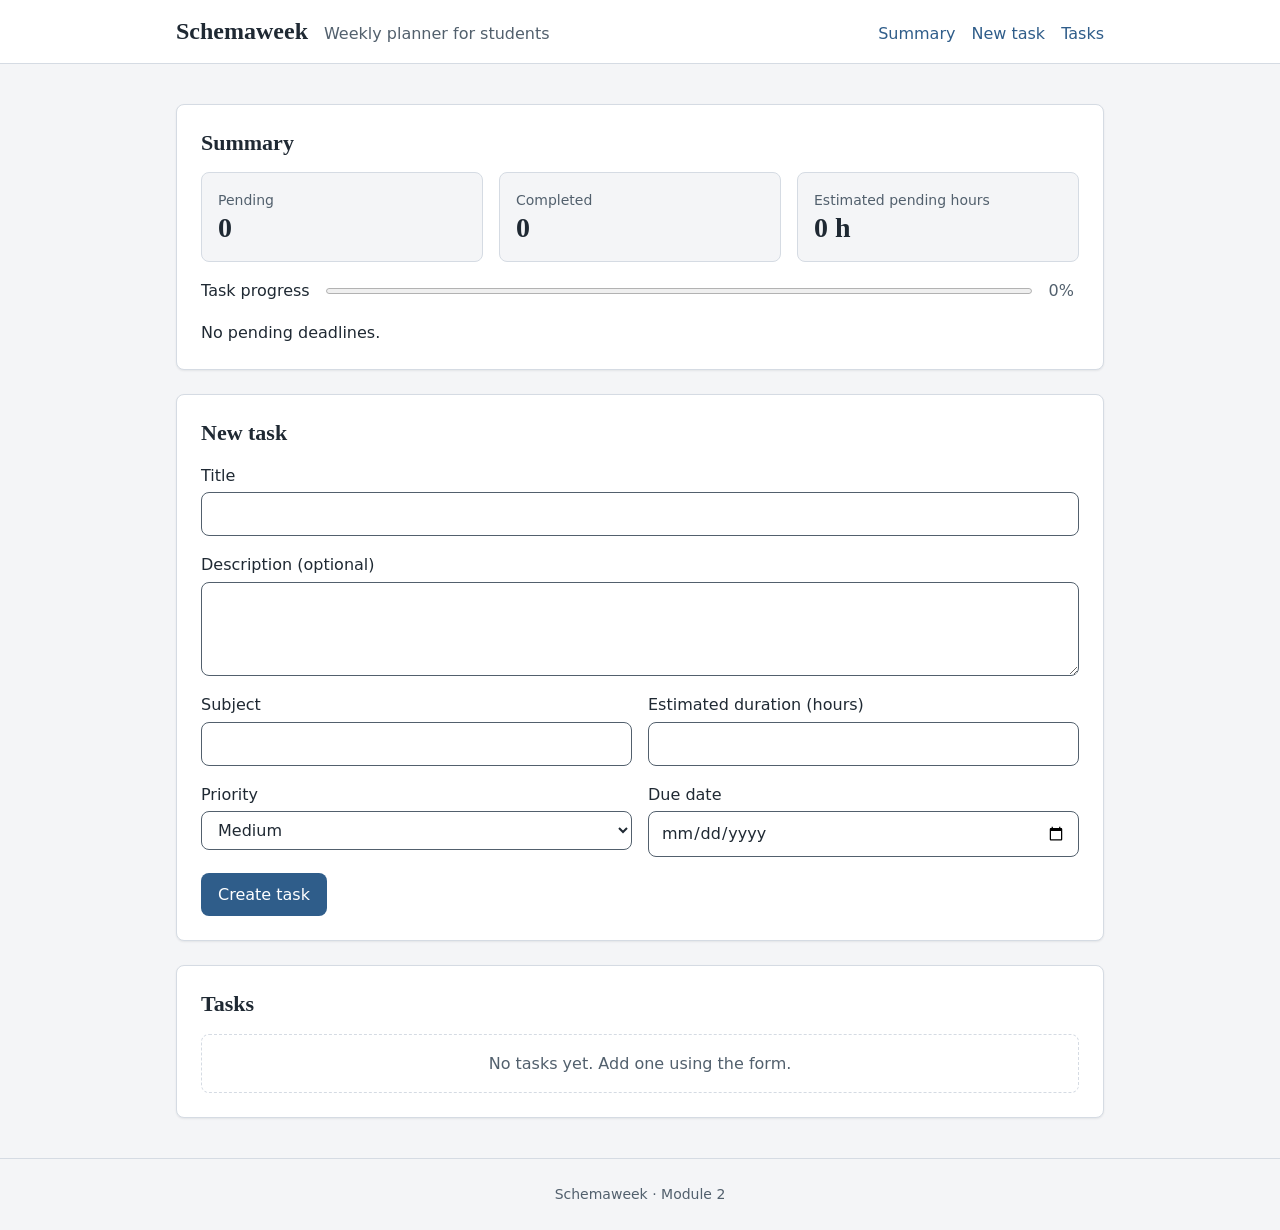
==== docs/index.html @ 13e51c09 "feat: implementación de interfaz modular HTML/CSS" ====
<!DOCTYPE html>
<html lang="en">
<head>
    <meta charset="UTF-8">
    <meta name="viewport" content="width=device-width, initial-scale=1.0">
    <title>Schemaweek · Weekly planner for students</title>
    <meta name="description" content="Weekly planner for students: organize subjects, tasks and deadlines in one place.">
    <link rel="stylesheet" href="css/style.css">
</head>
<body>
    <a class="skip-link" href="#content">Skip to content</a>

    <header class="site-header">
        <div class="container site-header__inner">
            <h1 class="brand">Schemaweek</h1>
            <p class="brand__tagline">Weekly planner for students</p>
            <nav class="site-nav" aria-label="Page sections">
                <ul class="site-nav__list">
                    <li><a href="#summary">Summary</a></li>
                    <li><a href="#new-task">New task</a></li>
                    <li><a href="#tasks">Tasks</a></li>
                </ul>
            </nav>
        </div>
    </header>

    <main id="content" class="container">
        <section id="summary" class="panel" aria-labelledby="summary-title">
            <h2 id="summary-title">Summary</h2>
            <dl class="stats" aria-live="polite">
                <div class="stat">
                    <dt class="stat__label">Pending</dt>
                    <dd class="stat__value" id="stat-pending">0</dd>
                </div>
                <div class="stat">
                    <dt class="stat__label">Completed</dt>
                    <dd class="stat__value" id="stat-completed">0</dd>
                </div>
                <div class="stat">
                    <dt class="stat__label">Estimated pending hours</dt>
                    <dd class="stat__value" id="stat-hours">0 h</dd>
                </div>
            </dl>
            <div class="progress">
                <label class="progress__label" for="progress">Task progress</label>
                <progress id="progress" max="100" value="0"></progress>
                <span class="progress__text" id="progress-text">0%</span>
            </div>
            <p class="next-due" id="next-due" aria-live="polite">No pending deadlines.</p>
        </section>

        <section id="new-task" class="panel" aria-labelledby="new-task-title">
            <h2 id="new-task-title">New task</h2>
            <form class="form" id="task-form">
                <div class="form__field form__field--full">
                    <label for="title">Title</label>
                    <input type="text" id="title" name="title" maxlength="100" required>
                </div>
                <div class="form__field form__field--full">
                    <label for="description">Description (optional)</label>
                    <textarea id="description" name="description" rows="3" maxlength="300"></textarea>
                </div>
                <div class="form__field">
                    <label for="subject">Subject</label>
                    <input type="text" id="subject" name="subject" maxlength="60" required>
                </div>
                <div class="form__field">
                    <label for="duration">Estimated duration (hours)</label>
                    <input type="number" id="duration" name="duration" min="0.5" max="40" step="0.5" required>
                </div>
                <div class="form__field">
                    <label for="priority">Priority</label>
                    <select id="priority" name="priority" required>
                        <option value="high">High</option>
                        <option value="medium" selected>Medium</option>
                        <option value="low">Low</option>
                    </select>
                </div>
                <div class="form__field">
                    <label for="due-date">Due date</label>
                    <input type="date" id="due-date" name="dueDate" required>
                </div>
                <div class="form__actions">
                    <button class="btn btn--primary" type="submit">Create task</button>
                </div>
            </form>
        </section>

        <section id="tasks" class="panel" aria-labelledby="tasks-title">
            <h2 id="tasks-title">Tasks</h2>
            <p class="empty-state" id="empty-state">No tasks yet. Add one using the form.</p>
            <ul class="task-list" id="task-list"></ul>
        </section>
    </main>

    <footer class="site-footer">
        <p>Schemaweek · Module 2</p>
    </footer>

    <template id="task-template">
        <li class="task">
            <input class="task__check" type="checkbox">
            <div class="task__body">
                <h3 class="task__title"></h3>
                <p class="task__meta">
                    <span class="task__subject"></span>
                    <span class="task__duration"></span>
                    <span class="badge"></span>
                    <span class="badge badge--overdue" hidden>Overdue</span>
                    <time class="task__due"></time>
                </p>
                <p class="task__description"></p>
            </div>
            <button class="btn btn--danger task__delete" type="button">Delete</button>
        </li>
    </template>
</body>
</html>
---- docs/css/style.css ----
@import url('base.css');
@import url('layout.css');
@import url('components.css');
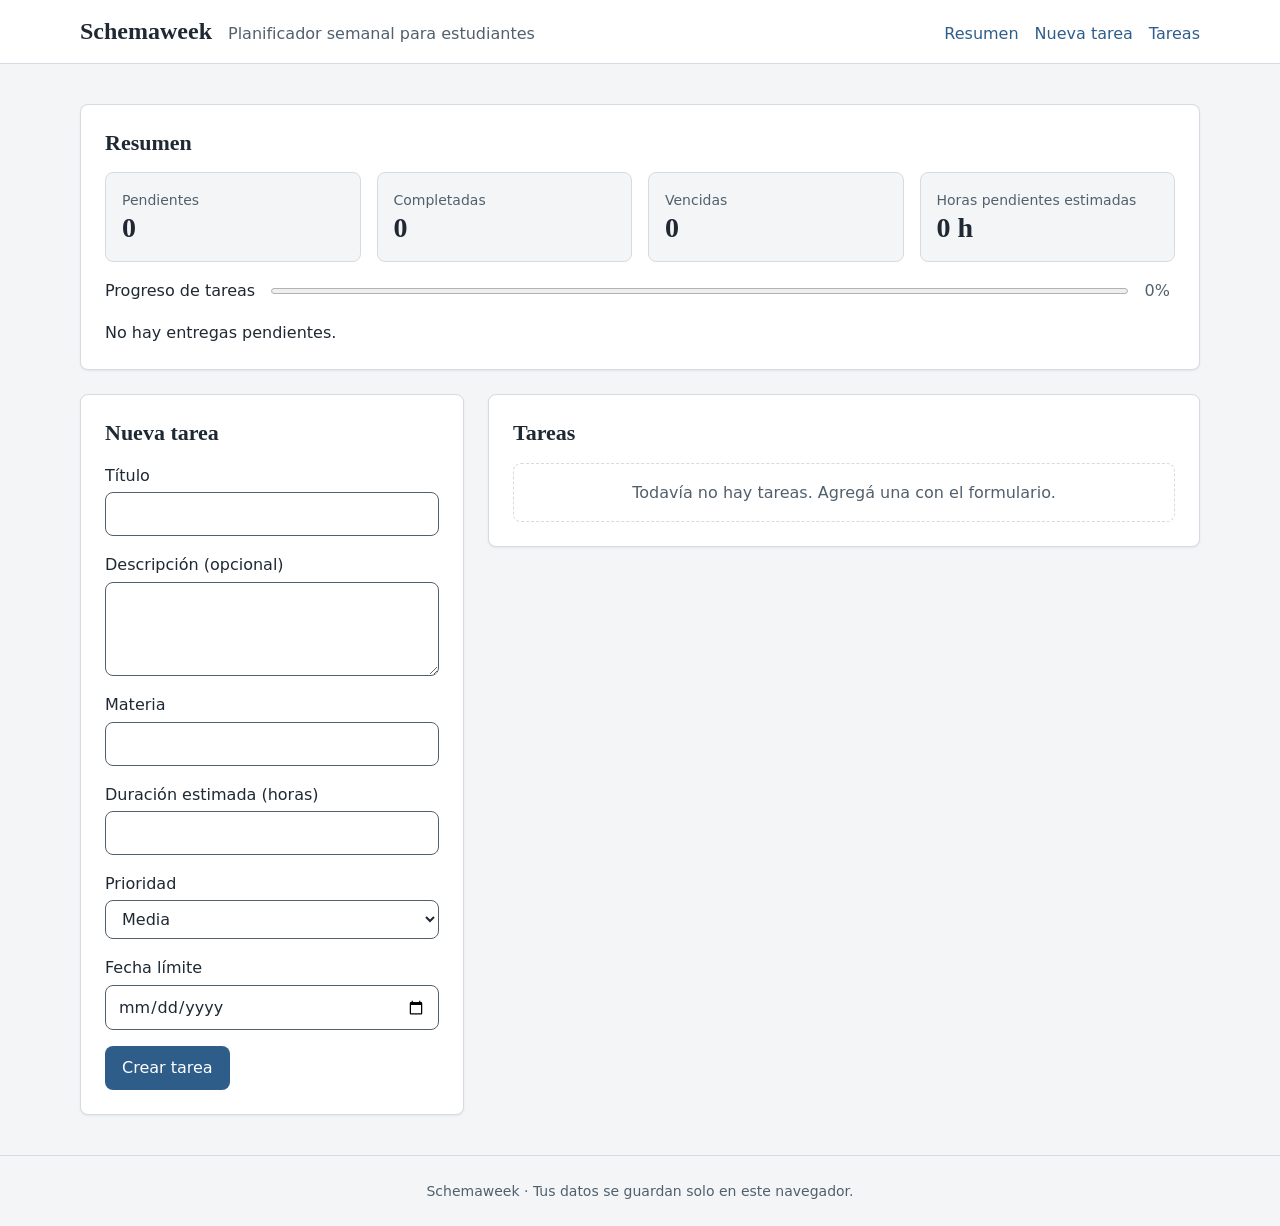
==== commit 814f1b30: "Revisión de errores, tercera pre-entrega" ====
--- a/docs/index.html
+++ b/docs/index.html
@@ -1,118 +1,140 @@
 <!DOCTYPE html>
-<html lang="en">
+<html lang="es">
 <head>
-    <meta charset="UTF-8">
-    <meta name="viewport" content="width=device-width, initial-scale=1.0">
-    <title>Schemaweek · Weekly planner for students</title>
-    <meta name="description" content="Weekly planner for students: organize subjects, tasks and deadlines in one place.">
-    <link rel="stylesheet" href="css/style.css">
+  <meta charset="UTF-8">
+  <meta name="viewport" content="width=device-width, initial-scale=1.0">
+  <title>Schemaweek · Planificador semanal para estudiantes</title>
+  <meta name="description" content="Planificador semanal para estudiantes: organizá materias, tareas y fechas de entrega en un solo lugar.">
+  <link rel="icon" href="favicon.svg" type="image/svg+xml">
+  <link rel="stylesheet" href="css/base.css">
+  <link rel="stylesheet" href="css/layout.css">
+  <link rel="stylesheet" href="css/components.css">
+  <script src="js/script.js" defer></script>
 </head>
 <body>
-    <a class="skip-link" href="#content">Skip to content</a>
+  <a class="skip-link" href="#content">Ir al contenido</a>
 
-    <header class="site-header">
-        <div class="container site-header__inner">
-            <h1 class="brand">Schemaweek</h1>
-            <p class="brand__tagline">Weekly planner for students</p>
-            <nav class="site-nav" aria-label="Page sections">
-                <ul class="site-nav__list">
-                    <li><a href="#summary">Summary</a></li>
-                    <li><a href="#new-task">New task</a></li>
-                    <li><a href="#tasks">Tasks</a></li>
-                </ul>
-            </nav>
+  <header class="site-header">
+    <div class="container site-header__inner">
+      <h1 class="brand">Schemaweek</h1>
+      <p class="brand__tagline">Planificador semanal para estudiantes</p>
+      <nav class="site-nav" aria-label="Secciones de la página">
+        <ul class="site-nav__list">
+          <li><a class="site-nav__link" href="#summary">Resumen</a></li>
+          <li><a class="site-nav__link" href="#new-task">Nueva tarea</a></li>
+          <li><a class="site-nav__link" href="#tasks">Tareas</a></li>
+        </ul>
+      </nav>
+    </div>
+  </header>
+
+  <main id="content" class="container page">
+    <p class="notice notice--warning page__full" id="storage-warning" role="alert" hidden>No se pudo guardar en este navegador. Los cambios se perderán al cerrar o recargar la página.</p>
+
+    <section id="summary" class="panel page__full" aria-labelledby="summary-title">
+      <h2 class="panel__title" id="summary-title">Resumen</h2>
+      <dl class="stats">
+        <div class="stat">
+          <dt class="stat__label">Pendientes</dt>
+          <dd class="stat__value" id="stat-pending">0</dd>
         </div>
-    </header>
+        <div class="stat">
+          <dt class="stat__label">Completadas</dt>
+          <dd class="stat__value" id="stat-completed">0</dd>
+        </div>
+        <div class="stat">
+          <dt class="stat__label">Vencidas</dt>
+          <dd class="stat__value" id="stat-overdue">0</dd>
+        </div>
+        <div class="stat">
+          <dt class="stat__label">Horas pendientes estimadas</dt>
+          <dd class="stat__value" id="stat-hours">0 h</dd>
+        </div>
+      </dl>
+      <div class="progress">
+        <label class="progress__label" for="progress">Progreso de tareas</label>
+        <progress class="progress__bar" id="progress" max="100" value="0"></progress>
+        <span class="progress__text" id="progress-text">0%</span>
+      </div>
+      <p class="next-due" id="next-due">No hay entregas pendientes.</p>
+    </section>
 
-    <main id="content" class="container">
-        <section id="summary" class="panel" aria-labelledby="summary-title">
-            <h2 id="summary-title">Summary</h2>
-            <dl class="stats" aria-live="polite">
-                <div class="stat">
-                    <dt class="stat__label">Pending</dt>
-                    <dd class="stat__value" id="stat-pending">0</dd>
-                </div>
-                <div class="stat">
-                    <dt class="stat__label">Completed</dt>
-                    <dd class="stat__value" id="stat-completed">0</dd>
-                </div>
-                <div class="stat">
-                    <dt class="stat__label">Estimated pending hours</dt>
-                    <dd class="stat__value" id="stat-hours">0 h</dd>
-                </div>
-            </dl>
-            <div class="progress">
-                <label class="progress__label" for="progress">Task progress</label>
-                <progress id="progress" max="100" value="0"></progress>
-                <span class="progress__text" id="progress-text">0%</span>
-            </div>
-            <p class="next-due" id="next-due" aria-live="polite">No pending deadlines.</p>
-        </section>
+    <section id="new-task" class="panel" aria-labelledby="new-task-title">
+      <h2 class="panel__title" id="new-task-title">Nueva tarea</h2>
+      <form class="form" id="task-form">
+        <div class="form__field form__field--full">
+          <label class="form__label" for="title">Título</label>
+          <input class="form__control" type="text" id="title" name="title" maxlength="100" required>
+        </div>
+        <div class="form__field form__field--full">
+          <label class="form__label" for="description">Descripción (opcional)</label>
+          <textarea class="form__control" id="description" name="description" rows="3" maxlength="300"></textarea>
+        </div>
+        <div class="form__field">
+          <label class="form__label" for="subject">Materia</label>
+          <input class="form__control" type="text" id="subject" name="subject" maxlength="60" list="subject-options" autocomplete="off" required>
+          <datalist id="subject-options"></datalist>
+        </div>
+        <div class="form__field">
+          <label class="form__label" for="duration">Duración estimada (horas)</label>
+          <input class="form__control" type="number" id="duration" name="duration" min="0.5" max="40" step="0.5" required>
+        </div>
+        <div class="form__field">
+          <label class="form__label" for="priority">Prioridad</label>
+          <select class="form__control" id="priority" name="priority" required>
+            <option value="high">Alta</option>
+            <option value="medium" selected>Media</option>
+            <option value="low">Baja</option>
+          </select>
+        </div>
+        <div class="form__field">
+          <label class="form__label" for="due-date">Fecha límite</label>
+          <input class="form__control" type="date" id="due-date" name="dueDate" required>
+        </div>
+        <div class="form__actions">
+          <button class="btn btn--primary" type="submit">Crear tarea</button>
+          <p class="form__status" id="form-status" role="status"></p>
+        </div>
+      </form>
+    </section>
 
-        <section id="new-task" class="panel" aria-labelledby="new-task-title">
-            <h2 id="new-task-title">New task</h2>
-            <form class="form" id="task-form">
-                <div class="form__field form__field--full">
-                    <label for="title">Title</label>
-                    <input type="text" id="title" name="title" maxlength="100" required>
-                </div>
-                <div class="form__field form__field--full">
-                    <label for="description">Description (optional)</label>
-                    <textarea id="description" name="description" rows="3" maxlength="300"></textarea>
-                </div>
-                <div class="form__field">
-                    <label for="subject">Subject</label>
-                    <input type="text" id="subject" name="subject" maxlength="60" required>
-                </div>
-                <div class="form__field">
-                    <label for="duration">Estimated duration (hours)</label>
-                    <input type="number" id="duration" name="duration" min="0.5" max="40" step="0.5" required>
-                </div>
-                <div class="form__field">
-                    <label for="priority">Priority</label>
-                    <select id="priority" name="priority" required>
-                        <option value="high">High</option>
-                        <option value="medium" selected>Medium</option>
-                        <option value="low">Low</option>
-                    </select>
-                </div>
-                <div class="form__field">
-                    <label for="due-date">Due date</label>
-                    <input type="date" id="due-date" name="dueDate" required>
-                </div>
-                <div class="form__actions">
-                    <button class="btn btn--primary" type="submit">Create task</button>
-                </div>
-            </form>
-        </section>
+    <section id="tasks" class="panel" aria-labelledby="tasks-title">
+      <h2 class="panel__title" id="tasks-title" tabindex="-1">Tareas</h2>
+      <div class="notice notice--spaced" id="undo-notice" role="status" hidden>
+        <p id="undo-message"></p>
+        <button class="btn btn--secondary" id="undo-button" type="button">Deshacer</button>
+      </div>
+      <p class="empty-state" id="empty-state">Todavía no hay tareas. Agregá una con el formulario.</p>
+      <ul class="task-list" id="task-list"></ul>
+    </section>
+  </main>
 
-        <section id="tasks" class="panel" aria-labelledby="tasks-title">
-            <h2 id="tasks-title">Tasks</h2>
-            <p class="empty-state" id="empty-state">No tasks yet. Add one using the form.</p>
-            <ul class="task-list" id="task-list"></ul>
-        </section>
-    </main>
+  <footer class="site-footer">
+    <p>Schemaweek · Tus datos se guardan solo en este navegador.</p>
+  </footer>
 
-    <footer class="site-footer">
-        <p>Schemaweek · Module 2</p>
-    </footer>
+  <p class="visually-hidden" id="announcer" role="status"></p>
 
-    <template id="task-template">
-        <li class="task">
-            <input class="task__check" type="checkbox">
-            <div class="task__body">
-                <h3 class="task__title"></h3>
-                <p class="task__meta">
-                    <span class="task__subject"></span>
-                    <span class="task__duration"></span>
-                    <span class="badge"></span>
-                    <span class="badge badge--overdue" hidden>Overdue</span>
-                    <time class="task__due"></time>
-                </p>
-                <p class="task__description"></p>
-            </div>
-            <button class="btn btn--danger task__delete" type="button">Delete</button>
-        </li>
-    </template>
+  <template id="task-template">
+    <li class="task">
+      <label class="task__toggle">
+        <input class="task__check" type="checkbox">
+        <span class="visually-hidden task__toggle-text"></span>
+      </label>
+      <div class="task__body">
+        <h3 class="task__title"></h3>
+        <ul class="task__meta">
+          <li class="task__subject"></li>
+          <li class="task__duration"></li>
+          <li class="badge task__priority"></li>
+          <li class="badge badge--overdue task__overdue" hidden>Vencida</li>
+          <li class="badge badge--today task__today" hidden>Vence hoy</li>
+          <li><time class="task__due"></time></li>
+        </ul>
+        <p class="task__description"></p>
+      </div>
+      <button class="btn btn--danger task__delete" type="button">Eliminar</button>
+    </li>
+  </template>
 </body>
 </html>
--- a/docs/css/base.css
+++ b/docs/css/base.css
@@ -0,0 +1,140 @@
+:root {
+  --color-bg: #f4f5f7;
+  --color-surface: #ffffff;
+  --color-text: #1f2933;
+  --color-text-muted: #52606d;
+  --color-border: #d5dbe3;
+  --color-accent: #2f5d8a;
+  --color-accent-hover: #254b70;
+  --color-accent-soft: #e3ebf4;
+  --color-danger: #8a2f2f;
+  --color-priority-high-bg: #f7e6e6;
+  --color-priority-high-text: #7a2626;
+  --color-priority-medium-bg: #f6efd9;
+  --color-priority-medium-text: #6b4f0f;
+  --color-priority-low-bg: #e4f1e8;
+  --color-priority-low-text: #25613f;
+  --font-body: system-ui, -apple-system, 'Segoe UI', Roboto, sans-serif;
+  --font-heading: Georgia, 'Times New Roman', serif;
+  --font-size-xs: 0.8125rem;
+  --font-size-sm: 0.875rem;
+  --font-size-base: 1rem;
+  --font-size-md: 1.0625rem;
+  --font-size-lg: 1.125rem;
+  --font-size-xl: 1.375rem;
+  --font-size-2xl: 1.5rem;
+  --font-size-3xl: 1.75rem;
+  --space-1: 0.25rem;
+  --space-2: 0.5rem;
+  --space-3: 1rem;
+  --space-4: 1.5rem;
+  --space-5: 2.5rem;
+  --radius: 0.5rem;
+  --shadow: 0 1px 2px rgba(31, 41, 51, 0.08);
+  --container-width: 72rem;
+  --aside-width: 24rem;
+  --size-control: 1.5rem;
+  --control-padding-inline: 0.75rem;
+  --progress-height: 0.75rem;
+  --progress-min-width: 10rem;
+  --skip-link-offset: -4rem;
+  --transition: 0.15s ease;
+}
+
+*,
+*::before,
+*::after {
+  box-sizing: border-box;
+}
+
+/* Mayor especificidad que cualquier clase de componente, sin depender del orden de carga. */
+:root [hidden] {
+  display: none;
+}
+
+body {
+  margin: 0;
+  font-family: var(--font-body);
+  font-size: var(--font-size-base);
+  line-height: 1.6;
+  color: var(--color-text);
+  background: var(--color-bg);
+}
+
+h1,
+h2,
+h3 {
+  margin: 0;
+  font-family: var(--font-heading);
+  line-height: 1.25;
+}
+
+h1 {
+  font-size: var(--font-size-3xl);
+}
+
+h2 {
+  font-size: var(--font-size-xl);
+}
+
+h3 {
+  font-size: var(--font-size-lg);
+}
+
+p,
+dl,
+dd,
+ul {
+  margin: 0;
+}
+
+ul {
+  padding: 0;
+  list-style: none;
+}
+
+a {
+  color: var(--color-accent);
+}
+
+a:hover {
+  color: var(--color-accent-hover);
+}
+
+:focus-visible {
+  outline: 3px solid var(--color-accent);
+  outline-offset: 2px;
+}
+
+.skip-link {
+  position: absolute;
+  top: var(--skip-link-offset);
+  left: var(--space-3);
+  padding: var(--space-2) var(--space-3);
+  border-radius: var(--radius);
+  color: var(--color-surface);
+  background: var(--color-accent);
+}
+
+.skip-link:focus {
+  top: var(--space-2);
+  outline-color: var(--color-text);
+}
+
+.visually-hidden {
+  position: absolute;
+  width: 1px;
+  height: 1px;
+  margin: -1px;
+  padding: 0;
+  border: 0;
+  overflow: hidden;
+  clip-path: inset(50%);
+  white-space: nowrap;
+}
+
+@media (prefers-reduced-motion: reduce) {
+  * {
+    transition: none;
+  }
+}
--- a/docs/css/layout.css
+++ b/docs/css/layout.css
@@ -0,0 +1,99 @@
+.container {
+  width: 100%;
+  max-width: var(--container-width);
+  margin-inline: auto;
+  padding-inline: var(--space-3);
+}
+
+.site-header {
+  border-bottom: 1px solid var(--color-border);
+  background: var(--color-surface);
+}
+
+.site-header__inner {
+  display: flex;
+  flex-wrap: wrap;
+  align-items: baseline;
+  gap: var(--space-2) var(--space-3);
+  padding-block: var(--space-3);
+}
+
+.brand {
+  font-size: var(--font-size-2xl);
+}
+
+.brand__tagline {
+  color: var(--color-text-muted);
+}
+
+.site-nav {
+  width: 100%;
+}
+
+.site-nav__list {
+  display: flex;
+  flex-wrap: wrap;
+  gap: var(--space-2) var(--space-3);
+}
+
+.site-nav__link {
+  font-weight: 500;
+  text-decoration: none;
+}
+
+.site-nav__link:hover {
+  text-decoration: underline;
+}
+
+.page {
+  display: grid;
+  grid-template-columns: minmax(0, 1fr);
+  gap: var(--space-4);
+  padding-block: var(--space-4);
+}
+
+.page__full {
+  grid-column: 1 / -1;
+}
+
+.panel {
+  padding: var(--space-3);
+  border: 1px solid var(--color-border);
+  border-radius: var(--radius);
+  background: var(--color-surface);
+  box-shadow: var(--shadow);
+}
+
+.panel__title {
+  margin-bottom: var(--space-3);
+}
+
+.site-footer {
+  padding: var(--space-4) var(--space-3);
+  border-top: 1px solid var(--color-border);
+  font-size: var(--font-size-sm);
+  color: var(--color-text-muted);
+  text-align: center;
+}
+
+@media (min-width: 48rem) {
+  .site-nav {
+    width: auto;
+    margin-inline-start: auto;
+  }
+
+  .page {
+    padding-block: var(--space-5);
+  }
+
+  .panel {
+    padding: var(--space-4);
+  }
+}
+
+@media (min-width: 64rem) {
+  .page {
+    grid-template-columns: minmax(0, var(--aside-width)) minmax(0, 1fr);
+    align-items: start;
+  }
+}
--- a/docs/css/components.css
+++ b/docs/css/components.css
@@ -0,0 +1,324 @@
+.stats {
+  display: grid;
+  grid-template-columns: repeat(2, 1fr);
+  gap: var(--space-3);
+}
+
+.stat {
+  padding: var(--space-3);
+  border: 1px solid var(--color-border);
+  border-radius: var(--radius);
+  background: var(--color-bg);
+}
+
+.stat--alert {
+  border-color: var(--color-danger);
+}
+
+.stat--alert .stat__value {
+  color: var(--color-danger);
+}
+
+.stat__label {
+  font-size: var(--font-size-sm);
+  color: var(--color-text-muted);
+}
+
+.stat__value {
+  font-family: var(--font-heading);
+  font-size: var(--font-size-3xl);
+  font-weight: 700;
+  line-height: 1.2;
+}
+
+.progress {
+  display: flex;
+  flex-wrap: wrap;
+  align-items: center;
+  gap: var(--space-2) var(--space-3);
+  margin-top: var(--space-3);
+}
+
+.progress__label {
+  font-weight: 500;
+}
+
+.progress__bar {
+  flex: 1 1 var(--progress-min-width);
+  height: var(--progress-height);
+  accent-color: var(--color-accent);
+}
+
+.progress__text {
+  min-width: 3ch;
+  font-variant-numeric: tabular-nums;
+  color: var(--color-text-muted);
+}
+
+.next-due {
+  margin-top: var(--space-3);
+  font-weight: 500;
+}
+
+.notice {
+  display: flex;
+  flex-wrap: wrap;
+  align-items: center;
+  justify-content: space-between;
+  gap: var(--space-2) var(--space-3);
+  padding: var(--space-2) var(--space-3);
+  border: 1px solid var(--color-border);
+  border-radius: var(--radius);
+  background: var(--color-bg);
+}
+
+.notice--spaced {
+  margin-bottom: var(--space-3);
+}
+
+.notice--warning {
+  border-color: var(--color-priority-medium-text);
+  color: var(--color-priority-medium-text);
+  background: var(--color-priority-medium-bg);
+}
+
+.form {
+  display: grid;
+  grid-template-columns: 1fr;
+  gap: var(--space-3);
+}
+
+.form__field {
+  display: flex;
+  flex-direction: column;
+  gap: var(--space-1);
+  min-width: 0;
+}
+
+.form__label {
+  font-weight: 500;
+}
+
+.form__control {
+  width: 100%;
+  padding: var(--space-2) var(--control-padding-inline);
+  border: 1px solid var(--color-text-muted);
+  border-radius: var(--radius);
+  font: inherit;
+  color: inherit;
+  background: var(--color-surface);
+}
+
+textarea.form__control {
+  resize: vertical;
+}
+
+.form__actions {
+  display: flex;
+  flex-wrap: wrap;
+  align-items: center;
+  gap: var(--space-2) var(--space-3);
+}
+
+.form__status {
+  font-weight: 500;
+  color: var(--color-priority-low-text);
+}
+
+.btn {
+  padding: var(--space-2) var(--space-3);
+  border: 1px solid transparent;
+  border-radius: var(--radius);
+  font: inherit;
+  font-weight: 500;
+  cursor: pointer;
+  transition: background-color var(--transition), color var(--transition);
+}
+
+.btn--primary {
+  color: var(--color-surface);
+  background: var(--color-accent);
+}
+
+.btn--primary:hover {
+  background: var(--color-accent-hover);
+}
+
+.btn--secondary {
+  border-color: var(--color-accent);
+  color: var(--color-accent);
+  background: transparent;
+}
+
+.btn--secondary:hover {
+  color: var(--color-surface);
+  background: var(--color-accent);
+}
+
+.btn--danger {
+  border-color: var(--color-danger);
+  color: var(--color-danger);
+  background: transparent;
+}
+
+.btn--danger:hover {
+  color: var(--color-surface);
+  background: var(--color-danger);
+}
+
+.badge {
+  display: inline-block;
+  padding: 0 var(--space-2);
+  border-radius: var(--radius);
+  font-size: var(--font-size-xs);
+  font-weight: 600;
+  line-height: 1.6;
+}
+
+.badge--high {
+  color: var(--color-priority-high-text);
+  background: var(--color-priority-high-bg);
+}
+
+.badge--medium {
+  color: var(--color-priority-medium-text);
+  background: var(--color-priority-medium-bg);
+}
+
+.badge--low {
+  color: var(--color-priority-low-text);
+  background: var(--color-priority-low-bg);
+}
+
+.badge--overdue {
+  color: var(--color-surface);
+  background: var(--color-danger);
+}
+
+.badge--today {
+  color: var(--color-accent);
+  background: var(--color-accent-soft);
+}
+
+.empty-state {
+  padding: var(--space-3);
+  border: 1px dashed var(--color-border);
+  border-radius: var(--radius);
+  color: var(--color-text-muted);
+  text-align: center;
+}
+
+.task-list {
+  display: flex;
+  flex-direction: column;
+  gap: var(--space-3);
+}
+
+.task {
+  display: grid;
+  grid-template-columns: auto 1fr;
+  align-items: start;
+  gap: var(--space-2) var(--space-3);
+  padding: var(--space-3);
+  border: 1px solid var(--color-border);
+  border-left: 4px solid var(--color-border);
+  border-radius: var(--radius);
+  background: var(--color-surface);
+}
+
+.task--overdue {
+  border-left-color: var(--color-danger);
+}
+
+.task__toggle {
+  display: flex;
+  align-items: center;
+  justify-content: center;
+}
+
+.task__check {
+  width: var(--size-control);
+  height: var(--size-control);
+  margin: 0;
+  accent-color: var(--color-accent);
+  cursor: pointer;
+}
+
+.task__body {
+  min-width: 0;
+}
+
+.task__title {
+  font-size: var(--font-size-md);
+  overflow-wrap: anywhere;
+}
+
+.task__meta {
+  display: flex;
+  flex-wrap: wrap;
+  align-items: center;
+  gap: var(--space-1) var(--space-3);
+  margin-top: var(--space-1);
+  font-size: var(--font-size-sm);
+  color: var(--color-text-muted);
+}
+
+.task__subject {
+  font-weight: 500;
+  color: var(--color-text);
+  overflow-wrap: anywhere;
+}
+
+.task__duration,
+.task__due {
+  font-variant-numeric: tabular-nums;
+}
+
+.task__description {
+  margin-top: var(--space-2);
+  overflow-wrap: anywhere;
+}
+
+.task__delete {
+  grid-column: 2;
+  justify-self: start;
+}
+
+.task--completed .task__title {
+  text-decoration: line-through;
+}
+
+.task--completed .task__title,
+.task--completed .task__description {
+  color: var(--color-text-muted);
+}
+
+@media (min-width: 48rem) {
+  .stats {
+    grid-template-columns: repeat(4, 1fr);
+  }
+
+  .form {
+    grid-template-columns: repeat(2, 1fr);
+  }
+
+  .form__field--full,
+  .form__actions {
+    grid-column: 1 / -1;
+  }
+
+  .task {
+    grid-template-columns: auto 1fr auto;
+  }
+
+  .task__delete {
+    grid-column: 3;
+    justify-self: end;
+  }
+}
+
+@media (min-width: 64rem) {
+  .form {
+    grid-template-columns: 1fr;
+  }
+}
